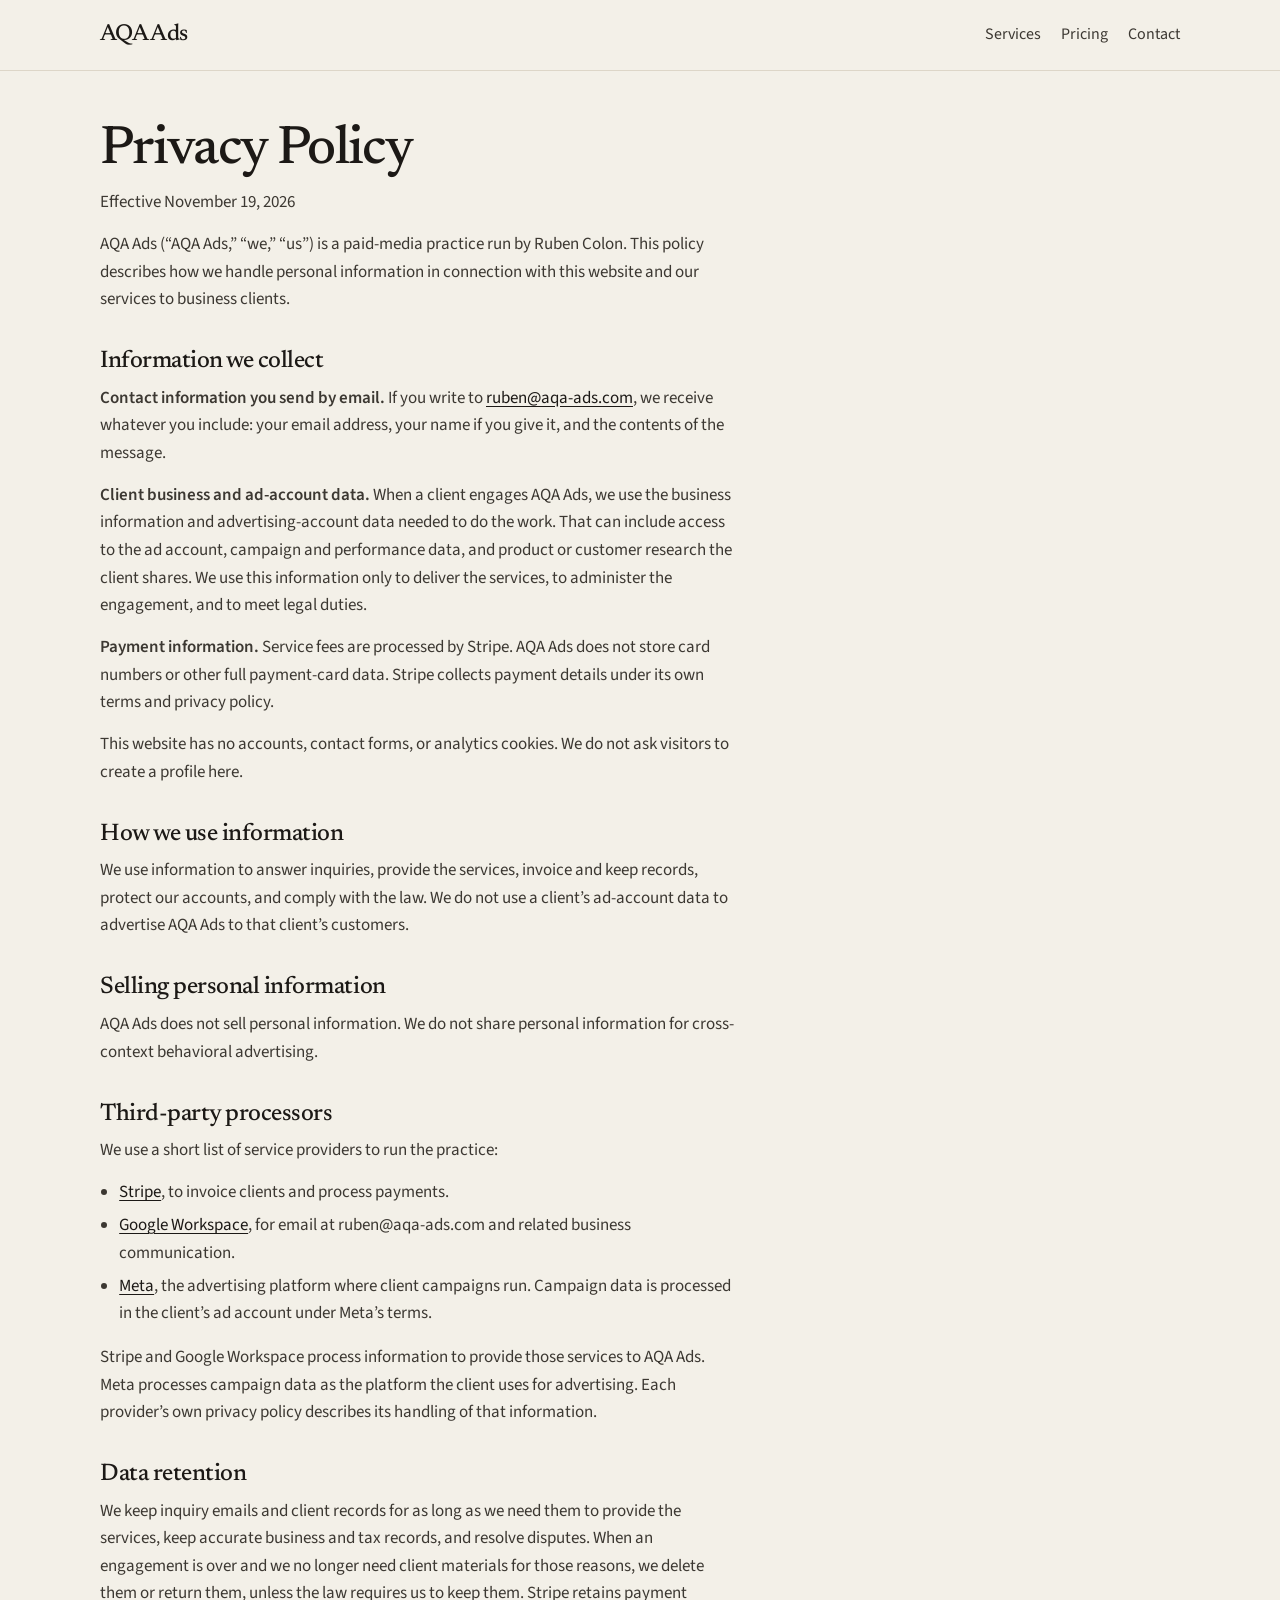
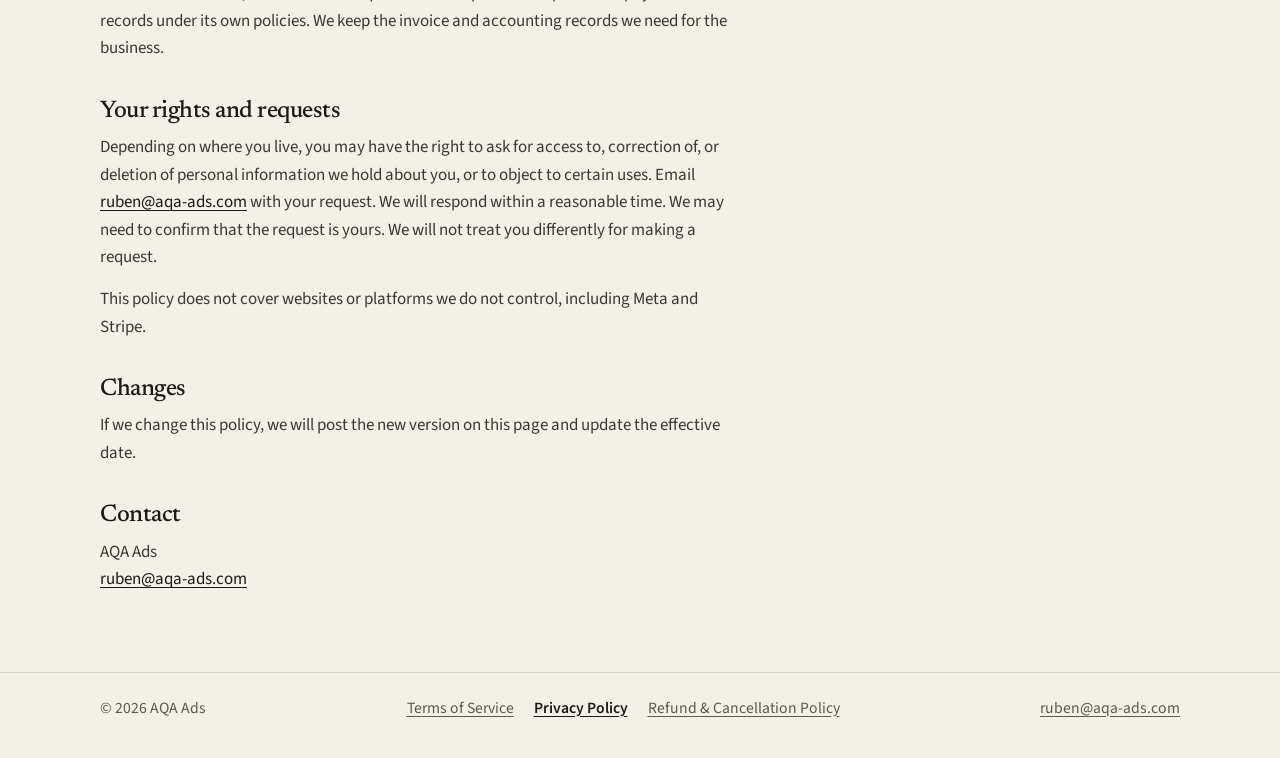
==== privacy/index.html @ aba0e37d "Add the AQA Ads website A four-page static site with services, pricing, and the policies needed for " ====
<!DOCTYPE html>
<html lang="en">
  <head>
    <meta charset="utf-8">
    <meta name="viewport" content="width=device-width, initial-scale=1">
    <title>Privacy Policy — AQA Ads</title>
    <meta name="description" content="Privacy Policy for AQA Ads. What we collect, how we use it, the processors we rely on, how long we keep it, and how to request access or deletion.">
    <link rel="canonical" href="https://aqa-ads.com/privacy/">
    <meta name="theme-color" content="#f3f0e8">
    <link rel="icon" href="/favicon.svg" type="image/svg+xml">
    <link rel="stylesheet" href="/css/styles.css">
  </head>
  <body>
    <a class="skip" href="#main">Skip to content</a>
    <header class="site-header">
      <div class="wrap bar">
        <a class="wordmark" href="/">AQA Ads</a>
        <nav class="nav" aria-label="Primary">
          <a href="/#services">Services</a>
          <a href="/#pricing">Pricing</a>
          <a href="/#contact">Contact</a>
        </nav>
      </div>
    </header>
    <main id="main" class="legal">
      <article class="wrap">
        <h1>Privacy Policy</h1>
        <p class="legal-meta">Effective November 19, 2026</p>
        <p>AQA Ads (“AQA Ads,” “we,” “us”) is a paid-media practice run by Ruben Colon. This policy describes how we handle personal information in connection with this website and our services to business clients.</p>

        <h2>Information we collect</h2>
        <p><strong>Contact information you send by email.</strong> If you write to <a href="mailto:ruben@aqa-ads.com">ruben@aqa-ads.com</a>, we receive whatever you include: your email address, your name if you give it, and the contents of the message.</p>
        <p><strong>Client business and ad-account data.</strong> When a client engages AQA Ads, we use the business information and advertising-account data needed to do the work. That can include access to the ad account, campaign and performance data, and product or customer research the client shares. We use this information only to deliver the services, to administer the engagement, and to meet legal duties.</p>
        <p><strong>Payment information.</strong> Service fees are processed by Stripe. AQA Ads does not store card numbers or other full payment-card data. Stripe collects payment details under its own terms and privacy policy.</p>
        <p>This website has no accounts, contact forms, or analytics cookies. We do not ask visitors to create a profile here.</p>

        <h2>How we use information</h2>
        <p>We use information to answer inquiries, provide the services, invoice and keep records, protect our accounts, and comply with the law. We do not use a client’s ad-account data to advertise AQA Ads to that client’s customers.</p>

        <h2>Selling personal information</h2>
        <p>AQA Ads does not sell personal information. We do not share personal information for cross-context behavioral advertising.</p>

        <h2>Third-party processors</h2>
        <p>We use a short list of service providers to run the practice:</p>
        <ul>
          <li><a href="https://stripe.com/privacy">Stripe</a>, to invoice clients and process payments.</li>
          <li><a href="https://policies.google.com/privacy">Google Workspace</a>, for email at ruben@aqa-ads.com and related business communication.</li>
          <li><a href="https://www.facebook.com/privacy/policy/">Meta</a>, the advertising platform where client campaigns run. Campaign data is processed in the client’s ad account under Meta’s terms.</li>
        </ul>
        <p>Stripe and Google Workspace process information to provide those services to AQA Ads. Meta processes campaign data as the platform the client uses for advertising. Each provider’s own privacy policy describes its handling of that information.</p>

        <h2>Data retention</h2>
        <p>We keep inquiry emails and client records for as long as we need them to provide the services, keep accurate business and tax records, and resolve disputes. When an engagement is over and we no longer need client materials for those reasons, we delete them or return them, unless the law requires us to keep them. Stripe retains payment records under its own policies. We keep the invoice and accounting records we need for the business.</p>

        <h2>Your rights and requests</h2>
        <p>Depending on where you live, you may have the right to ask for access to, correction of, or deletion of personal information we hold about you, or to object to certain uses. Email <a href="mailto:ruben@aqa-ads.com">ruben@aqa-ads.com</a> with your request. We will respond within a reasonable time. We may need to confirm that the request is yours. We will not treat you differently for making a request.</p>
        <p>This policy does not cover websites or platforms we do not control, including Meta and Stripe.</p>

        <h2>Changes</h2>
        <p>If we change this policy, we will post the new version on this page and update the effective date.</p>

        <h2>Contact</h2>
        <p>AQA Ads<br><a href="mailto:ruben@aqa-ads.com">ruben@aqa-ads.com</a></p>
      </article>
    </main>
    <footer class="site-footer">
      <div class="wrap footer-inner">
        <p>&copy; 2026 AQA Ads</p>
        <nav aria-label="Policies">
          <a href="/terms/">Terms of Service</a>
          <a href="/privacy/" aria-current="page">Privacy Policy</a>
          <a href="/refunds/">Refund &amp; Cancellation Policy</a>
        </nav>
        <a href="mailto:ruben@aqa-ads.com">ruben@aqa-ads.com</a>
      </div>
    </footer>
  </body>
</html>
---- css/styles.css ----
@font-face {
  font-family: "Newsreader";
  font-style: normal;
  font-weight: 400;
  font-display: swap;
  src: url("/fonts/newsreader-400.woff2") format("woff2");
}

@font-face {
  font-family: "Newsreader";
  font-style: normal;
  font-weight: 500;
  font-display: swap;
  src: url("/fonts/newsreader-500.woff2") format("woff2");
}

@font-face {
  font-family: "Newsreader";
  font-style: normal;
  font-weight: 600;
  font-display: swap;
  src: url("/fonts/newsreader-600.woff2") format("woff2");
}

@font-face {
  font-family: "Source Sans 3";
  font-style: normal;
  font-weight: 400;
  font-display: swap;
  src: url("/fonts/source-sans-3-400.woff2") format("woff2");
}

@font-face {
  font-family: "Source Sans 3";
  font-style: normal;
  font-weight: 500;
  font-display: swap;
  src: url("/fonts/source-sans-3-500.woff2") format("woff2");
}

@font-face {
  font-family: "Source Sans 3";
  font-style: normal;
  font-weight: 600;
  font-display: swap;
  src: url("/fonts/source-sans-3-600.woff2") format("woff2");
}

:root {
  --paper: #f3f0e8;
  --raised: #faf8f4;
  --ink: #1c1916;
  --ink-soft: #3c3832;
  --muted: #5e584e;
  --line: #ddd6c8;
  --bronze: #5c431f;
  --inverse: #1c1916;
  --inverse-text: #f3f0e8;
  --inverse-muted: #cfc6b6;
  --inverse-line: #3a342c;
  --serif: "Newsreader", "Iowan Old Style", Palatino, "Palatino Linotype", Georgia, serif;
  --sans: "Source Sans 3", "Segoe UI", sans-serif;
  --wrap: 1080px;
  --measure: 68ch;
}

*,
*::before,
*::after {
  box-sizing: border-box;
}

html {
  scroll-behavior: smooth;
}

body {
  margin: 0;
  background: var(--paper);
  color: var(--ink);
  font-family: var(--sans);
  font-size: 1.0625rem;
  line-height: 1.55;
  font-weight: 400;
  text-rendering: optimizeLegibility;
  -webkit-font-smoothing: antialiased;
}

@media (prefers-reduced-motion: reduce) {
  html {
    scroll-behavior: auto;
  }
}

::selection {
  background: #e4d3b4;
  color: var(--ink);
}

:focus-visible {
  outline: 2px solid var(--ink);
  outline-offset: 3px;
}

a {
  color: inherit;
}

img {
  max-width: 100%;
}

.skip {
  position: absolute;
  left: 0.75rem;
  top: 0.75rem;
  transform: translateY(-150%);
  background: var(--raised);
  color: var(--ink);
  padding: 0.5rem 0.75rem;
  z-index: 20;
}

.skip:focus {
  transform: none;
}

.wrap {
  width: min(var(--wrap), calc(100% - 2.5rem));
  margin-inline: auto;
}

.site-header {
  position: sticky;
  top: 0;
  z-index: 10;
  background: var(--paper);
  border-bottom: 1px solid var(--line);
}

.bar {
  display: flex;
  flex-wrap: wrap;
  justify-content: space-between;
  align-items: center;
  gap: 0.75rem 1.5rem;
  min-height: 4.25rem;
  padding-top: 0.85rem;
  padding-bottom: 0.85rem;
}

.wordmark {
  font-family: var(--serif);
  font-size: 1.45rem;
  font-weight: 500;
  letter-spacing: -0.03em;
  text-decoration: none;
  color: var(--ink);
  line-height: 1;
}

.nav {
  display: flex;
  flex-wrap: wrap;
  gap: 0.35rem 1.25rem;
}

.nav a {
  text-decoration: none;
  color: var(--ink-soft);
  font-size: 1rem;
  padding: 0.55rem 0;
}

.nav a:hover {
  color: var(--ink);
}

.hero {
  padding: 4.75rem 0 4.25rem;
}

.hero h1 {
  font-family: var(--serif);
  font-weight: 500;
  font-size: clamp(2.45rem, 5.6vw, 4.35rem);
  line-height: 1.04;
  letter-spacing: -0.035em;
  max-width: 16ch;
  margin: 0 0 1.35rem;
  text-wrap: balance;
}

.hero h1 .name {
  display: block;
  font-size: 0.48em;
  letter-spacing: -0.03em;
  line-height: 1.1;
  margin-bottom: 0.55rem;
  color: var(--bronze);
}

.lede {
  max-width: 38rem;
  margin: 0 0 1.85rem;
  font-size: 1.2rem;
  line-height: 1.5;
  color: var(--ink-soft);
}

.button {
  display: inline-block;
  background: var(--ink);
  color: var(--paper);
  text-decoration: none;
  padding: 0.85rem 1.15rem;
  font-weight: 600;
  font-size: 1rem;
  line-height: 1;
}

.button:hover {
  background: #322c27;
}

.band {
  padding: 3.25rem 0;
  border-top: 1px solid var(--line);
  scroll-margin-top: 4.5rem;
}

.band-grid {
  display: grid;
  grid-template-columns: 11.5rem 1fr;
  gap: 1.5rem 2.5rem;
}

.band h2 {
  margin: 0;
  font-family: var(--sans);
  font-size: 0.78rem;
  font-weight: 600;
  letter-spacing: 0.14em;
  text-transform: uppercase;
  color: var(--bronze);
}

.work article {
  display: grid;
  grid-template-columns: 2.1rem 1fr;
  column-gap: 0.85rem;
  padding: 1.15rem 0;
  border-bottom: 1px solid var(--line);
}

.work article:first-child {
  border-top: 1px solid var(--line);
}

.num {
  font-variant-numeric: tabular-nums;
  color: var(--muted);
  font-size: 0.92rem;
  padding-top: 0.22rem;
}

.work h3 {
  margin: 0 0 0.2rem;
  font-family: var(--serif);
  font-size: 1.35rem;
  font-weight: 500;
  letter-spacing: -0.02em;
  line-height: 1.2;
}

.work p {
  margin: 0;
  color: var(--ink-soft);
  max-width: 42rem;
}

.rates {
  display: grid;
  grid-template-columns: 1fr 1fr;
  gap: 0.9rem;
  margin-top: 0.25rem;
  align-items: start;
}

.rate {
  background: var(--raised);
  border: 1px solid var(--line);
  padding: 1.4rem 1.35rem 1.2rem;
  display: flex;
  flex-direction: column;
}

.rate-full {
  background: var(--inverse);
  color: var(--inverse-text);
  border-color: var(--inverse);
}

.eyebrow {
  margin: 0 0 0.35rem;
  font-size: 0.75rem;
  font-weight: 600;
  letter-spacing: 0.12em;
  text-transform: uppercase;
  color: var(--muted);
}

.rate-full .eyebrow {
  color: var(--inverse-muted);
}

.rate h3 {
  margin: 0;
  font-family: var(--serif);
  font-size: 1.85rem;
  font-weight: 500;
  letter-spacing: -0.03em;
  line-height: 1.1;
}

.price {
  margin: 1.15rem 0 0;
  font-family: var(--serif);
  font-size: 2.35rem;
  font-weight: 500;
  letter-spacing: -0.03em;
  line-height: 1;
}

.per {
  font-family: var(--sans);
  font-size: 1rem;
  font-weight: 500;
  letter-spacing: 0;
  color: var(--muted);
  margin-left: 0.35rem;
}

.rate-full .per,
.rate-full .price-or,
.rate-full .rate-summary {
  color: var(--inverse-muted);
}

.price-or,
.rate-summary {
  margin: 0.55rem 0 0;
  color: var(--ink-soft);
}

.rate ul {
  list-style: none;
  margin: 1.15rem 0 0;
  padding: 0;
  border-top: 1px solid var(--line);
}

.rate-full ul {
  border-top-color: var(--inverse-line);
}

.rate li {
  padding: 0.72rem 0;
  border-bottom: 1px solid var(--line);
}

.rate-full li {
  border-bottom-color: var(--inverse-line);
}

.custom {
  display: grid;
  grid-template-columns: minmax(0, 1fr) auto;
  gap: 0.75rem 1.5rem;
  align-items: end;
  margin-top: 0.9rem;
  padding: 1.15rem 0 1.2rem;
  border-bottom: 1px solid var(--line);
}

.custom h3 {
  margin: 0 0 0.25rem;
  font-family: var(--serif);
  font-size: 1.45rem;
  font-weight: 500;
  letter-spacing: -0.02em;
}

.custom p {
  margin: 0;
  color: var(--ink-soft);
  max-width: 36rem;
}

.custom a {
  font-weight: 600;
  text-underline-offset: 0.18em;
  white-space: nowrap;
  padding: 0.35rem 0;
}

.fine {
  margin: 1rem 0 0;
  max-width: 44rem;
  color: var(--muted);
  font-size: 0.98rem;
}

.contact-lead {
  margin: 0 0 0.85rem;
  max-width: 34rem;
  color: var(--ink-soft);
  font-size: 1.15rem;
}

.contact-email {
  font-family: var(--serif);
  font-size: clamp(1.7rem, 4vw, 2.5rem);
  font-weight: 500;
  letter-spacing: -0.03em;
  line-height: 1.15;
  text-underline-offset: 0.12em;
  overflow-wrap: anywhere;
}

.site-footer {
  border-top: 1px solid var(--line);
}

.footer-inner {
  display: flex;
  flex-wrap: wrap;
  justify-content: space-between;
  align-items: baseline;
  gap: 0.85rem 1.75rem;
  padding: 1.4rem 0 2.4rem;
  color: var(--muted);
  font-size: 0.98rem;
}

.footer-inner p {
  margin: 0;
}

.site-footer nav {
  display: flex;
  flex-wrap: wrap;
  gap: 0.45rem 1.25rem;
}

.site-footer a {
  text-underline-offset: 0.16em;
}

.site-footer a[aria-current="page"] {
  color: var(--ink);
  font-weight: 600;
}

.legal {
  padding: 3.25rem 0 4rem;
}

.legal article.wrap {
  width: min(var(--wrap), calc(100% - 2.5rem));
  max-width: var(--wrap);
}

.legal article > * {
  max-width: 40rem;
}

.legal h1 {
  margin: 0 0 0.7rem;
  font-family: var(--serif);
  font-weight: 500;
  font-size: clamp(2.3rem, 5vw, 3.4rem);
  letter-spacing: -0.03em;
  line-height: 1.02;
}

.legal-meta {
  margin: 0 0 1.4rem;
  color: var(--muted);
}

.legal h2 {
  margin: 2.1rem 0 0.55rem;
  font-family: var(--serif);
  font-size: 1.5rem;
  font-weight: 500;
  letter-spacing: -0.02em;
  line-height: 1.2;
  text-transform: none;
  color: var(--ink);
}

.legal p,
.legal li {
  color: var(--ink-soft);
  line-height: 1.62;
}

.legal p {
  margin: 0 0 0.9rem;
}

.legal ul {
  margin: 0 0 1rem;
  padding-left: 1.2rem;
}

.legal li + li {
  margin-top: 0.35rem;
}

.legal a {
  color: var(--ink);
  text-underline-offset: 0.15em;
}

.missing {
  padding: 4.5rem 0 5rem;
  max-width: 36rem;
}

.missing h1 {
  margin: 0 0 0.75rem;
  font-family: var(--serif);
  font-weight: 500;
  font-size: clamp(2.2rem, 5vw, 3.2rem);
  letter-spacing: -0.03em;
}

.missing p {
  margin: 0 0 1.25rem;
  color: var(--ink-soft);
}

@media (max-width: 800px) {
  .band {
    padding: 2.5rem 0;
  }

  .band-grid {
    grid-template-columns: 1fr;
    gap: 1rem;
  }

  .rates {
    grid-template-columns: 1fr;
  }

  .hero {
    padding: 2.75rem 0 2.4rem;
  }
}

@media (max-width: 640px) {
  .wrap {
    width: min(var(--wrap), calc(100% - 2rem));
  }

  .bar {
    align-items: flex-start;
    flex-direction: column;
    gap: 0.35rem;
    padding-top: 0.95rem;
    padding-bottom: 0.7rem;
  }

  .nav a {
    padding: 0.45rem 0;
  }

  .custom {
    grid-template-columns: 1fr;
    align-items: start;
  }

  .footer-inner,
  .site-footer nav {
    flex-direction: column;
    align-items: flex-start;
  }

  .work h3 {
    font-size: 1.25rem;
  }

  .price {
    font-size: 2.1rem;
  }
}

@media print {
  .site-header,
  .skip,
  .button {
    position: static;
  }

  .site-header {
    border-bottom: 1px solid #ccc;
  }

  body {
    background: #fff;
    color: #000;
  }

  .rate-full {
    background: #fff;
    color: #000;
    border: 1px solid #000;
  }

  .rate-full .eyebrow,
  .rate-full .per,
  .rate-full .price-or,
  .rate-full .rate-summary {
    color: #333;
  }

  a {
    text-decoration: underline;
  }
}
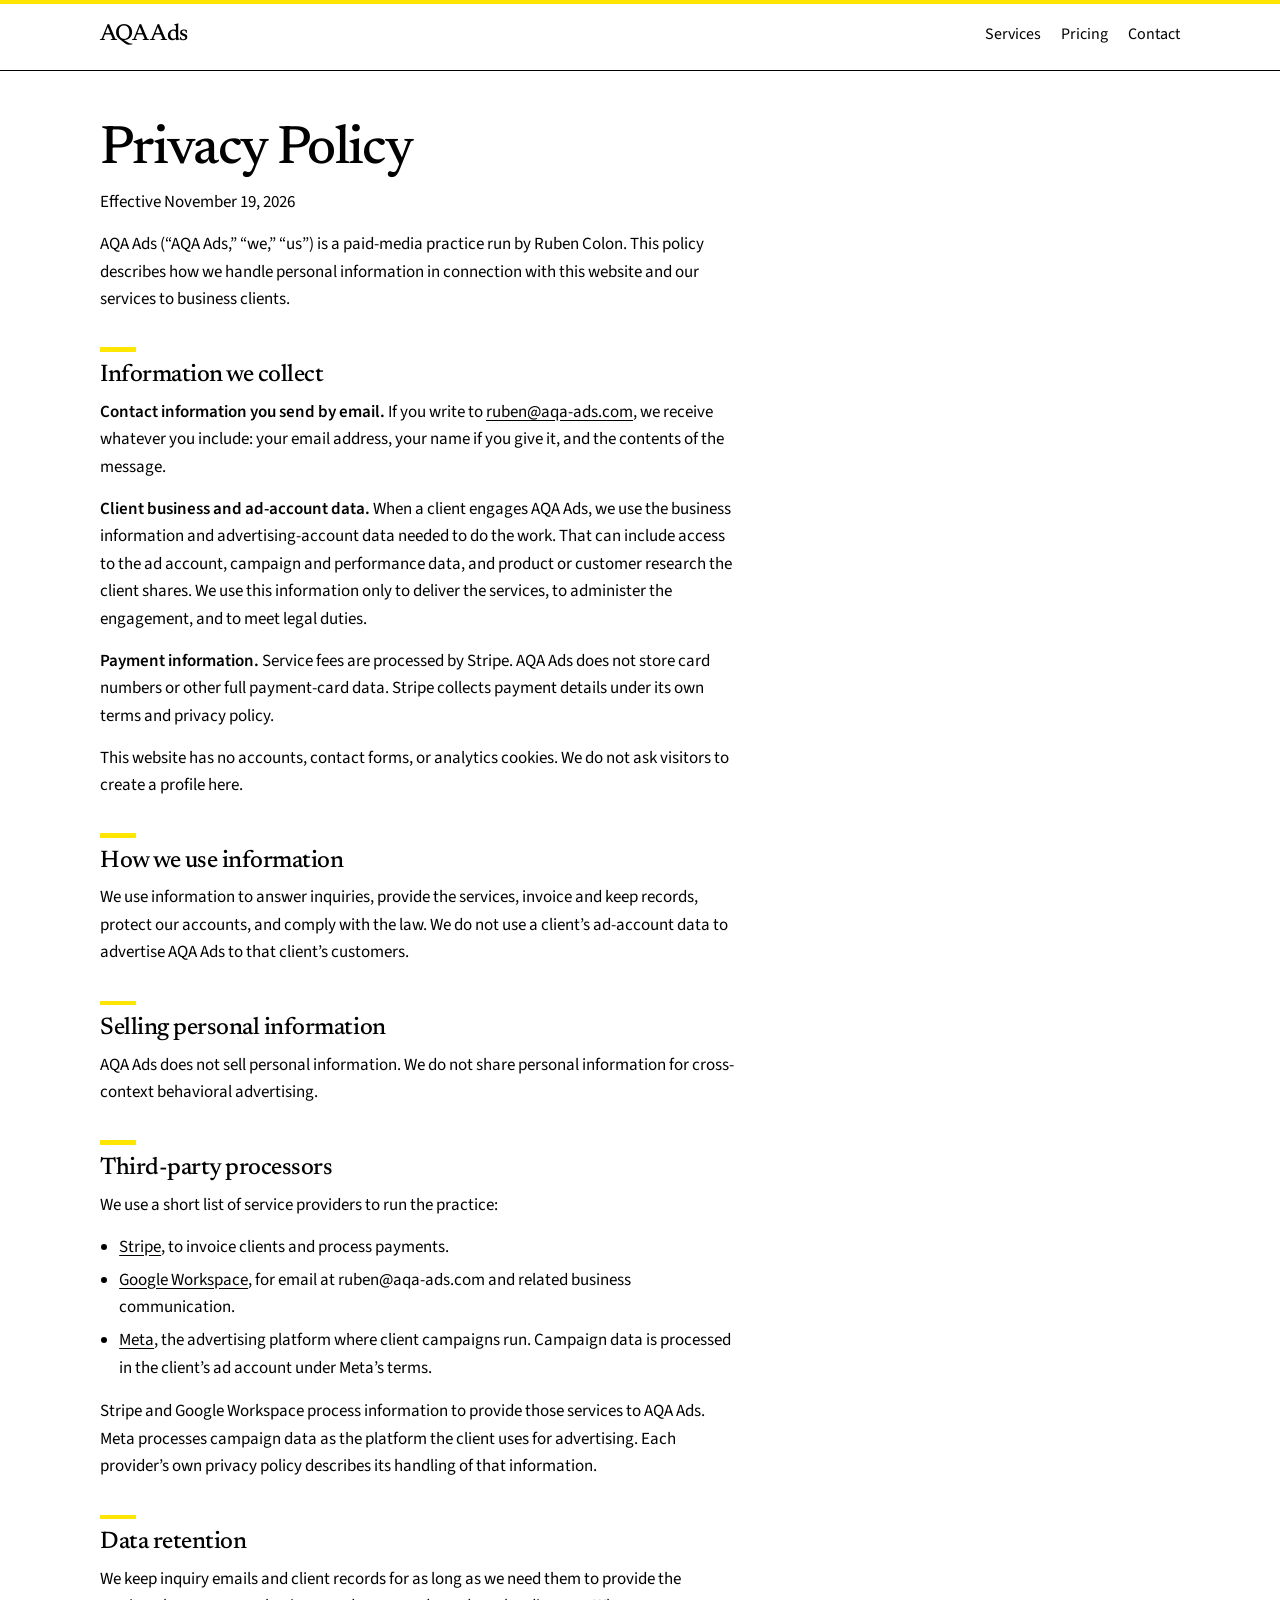
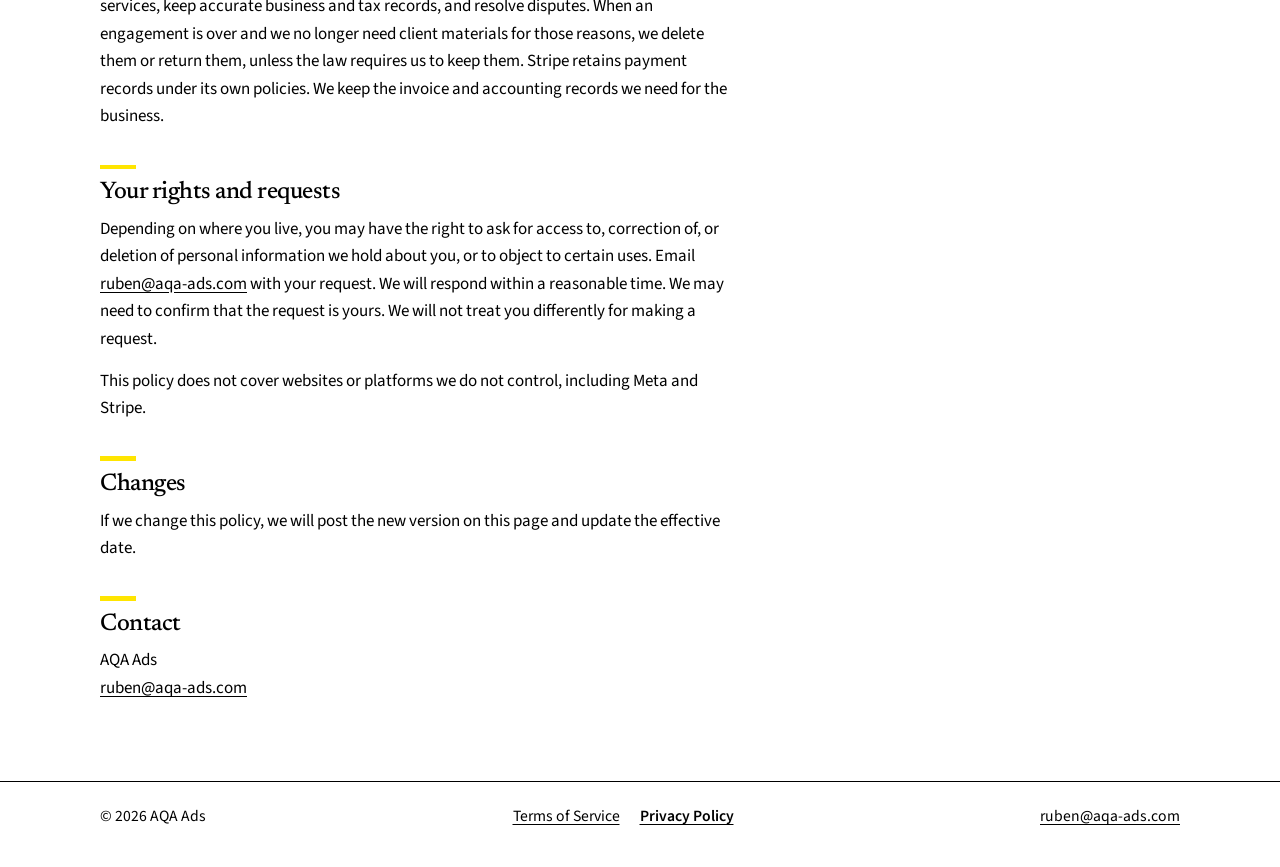
==== commit f8447a45: "Update the homepage offer and the black, white, and yellow palette. Drop Light Touch, state Full Ser" ====
--- a/privacy/index.html
+++ b/privacy/index.html
@@ -6,7 +6,7 @@
     <title>Privacy Policy — AQA Ads</title>
     <meta name="description" content="Privacy Policy for AQA Ads. What we collect, how we use it, the processors we rely on, how long we keep it, and how to request access or deletion.">
     <link rel="canonical" href="https://aqa-ads.com/privacy/">
-    <meta name="theme-color" content="#f3f0e8">
+    <meta name="theme-color" content="#ffffff">
     <link rel="icon" href="/favicon.svg" type="image/svg+xml">
     <link rel="stylesheet" href="/css/styles.css">
   </head>
@@ -69,7 +69,6 @@
         <nav aria-label="Policies">
           <a href="/terms/">Terms of Service</a>
           <a href="/privacy/" aria-current="page">Privacy Policy</a>
-          <a href="/refunds/">Refund &amp; Cancellation Policy</a>
         </nav>
         <a href="mailto:ruben@aqa-ads.com">ruben@aqa-ads.com</a>
       </div>
--- a/css/styles.css
+++ b/css/styles.css
@@ -47,17 +47,18 @@
 }
 
 :root {
-  --paper: #f3f0e8;
-  --raised: #faf8f4;
-  --ink: #1c1916;
-  --ink-soft: #3c3832;
-  --muted: #5e584e;
-  --line: #ddd6c8;
-  --bronze: #5c431f;
-  --inverse: #1c1916;
-  --inverse-text: #f3f0e8;
-  --inverse-muted: #cfc6b6;
-  --inverse-line: #3a342c;
+  --paper: #ffffff;
+  --raised: #ffffff;
+  --ink: #000000;
+  --ink-soft: #000000;
+  --muted: #000000;
+  --line: #000000;
+  --yellow: #ffe500;
+  --bronze: #000000;
+  --inverse: #000000;
+  --inverse-text: #ffffff;
+  --inverse-muted: #ffffff;
+  --inverse-line: #ffffff;
   --serif: "Newsreader", "Iowan Old Style", Palatino, "Palatino Linotype", Georgia, serif;
   --sans: "Source Sans 3", "Segoe UI", sans-serif;
   --wrap: 1080px;
@@ -93,8 +94,8 @@
 }
 
 ::selection {
-  background: #e4d3b4;
-  color: var(--ink);
+  background: var(--yellow);
+  color: #000000;
 }
 
 :focus-visible {
@@ -136,6 +137,7 @@
   z-index: 10;
   background: var(--paper);
   border-bottom: 1px solid var(--line);
+  box-shadow: inset 0 4px 0 var(--yellow);
 }
 
 .bar {
@@ -183,21 +185,27 @@
 .hero h1 {
   font-family: var(--serif);
   font-weight: 500;
-  font-size: clamp(2.45rem, 5.6vw, 4.35rem);
-  line-height: 1.04;
+  font-size: clamp(2.35rem, 5.2vw, 3.9rem);
+  line-height: 1.05;
   letter-spacing: -0.035em;
-  max-width: 16ch;
-  margin: 0 0 1.35rem;
+  max-width: 18ch;
+  margin: 0 0 1.15rem;
   text-wrap: balance;
 }
 
-.hero h1 .name {
-  display: block;
-  font-size: 0.48em;
-  letter-spacing: -0.03em;
-  line-height: 1.1;
-  margin-bottom: 0.55rem;
-  color: var(--bronze);
+.subhead,
+.proof {
+  margin: 0;
+  max-width: 36rem;
+  font-size: 1.2rem;
+  line-height: 1.45;
+  font-weight: 600;
+  color: #000000;
+}
+
+.proof {
+  margin-top: 0.2rem;
+  margin-bottom: 0.9rem;
 }
 
 .lede {
@@ -210,17 +218,19 @@
 
 .button {
   display: inline-block;
-  background: var(--ink);
-  color: var(--paper);
+  background: var(--yellow);
+  color: #000000;
   text-decoration: none;
   padding: 0.85rem 1.15rem;
   font-weight: 600;
   font-size: 1rem;
   line-height: 1;
+  border: 2px solid #000000;
 }
 
 .button:hover {
-  background: #322c27;
+  background: #000000;
+  color: var(--yellow);
 }
 
 .band {
@@ -242,7 +252,17 @@
   font-weight: 600;
   letter-spacing: 0.14em;
   text-transform: uppercase;
-  color: var(--bronze);
+  color: #000000;
+}
+
+.band h2::before,
+.legal h2::before {
+  content: "";
+  display: block;
+  width: 2.25rem;
+  height: 0.3rem;
+  background: var(--yellow);
+  margin-bottom: 0.55rem;
 }
 
 .work article {
@@ -280,11 +300,7 @@
 }
 
 .rates {
-  display: grid;
-  grid-template-columns: 1fr 1fr;
-  gap: 0.9rem;
   margin-top: 0.25rem;
-  align-items: start;
 }
 
 .rate {
@@ -299,6 +315,23 @@
   background: var(--inverse);
   color: var(--inverse-text);
   border-color: var(--inverse);
+  display: grid;
+  grid-template-columns: minmax(0, 1.15fr) minmax(15rem, 0.85fr);
+  gap: 1.5rem 2.75rem;
+  align-items: start;
+  padding: 1.65rem 1.7rem 1.25rem;
+}
+
+.price-line {
+  margin: 1.05rem 0 0;
+  max-width: 16em;
+  font-family: var(--serif);
+  font-size: clamp(1.45rem, 2vw, 1.75rem);
+  font-weight: 500;
+  letter-spacing: -0.025em;
+  line-height: 1.28;
+  color: var(--yellow);
+  text-wrap: balance;
 }
 
 .eyebrow {
@@ -361,6 +394,8 @@
 }
 
 .rate-full ul {
+  margin-top: 0.15rem;
+  border-top: none;
   border-top-color: var(--inverse-line);
 }
 
@@ -552,8 +587,19 @@
     gap: 1rem;
   }
 
-  .rates {
+  .rate-full {
     grid-template-columns: 1fr;
+    gap: 0.35rem;
+    padding: 1.4rem 1.35rem 1.15rem;
+  }
+
+  .rate-full ul {
+    margin-top: 1rem;
+    border-top: 1px solid var(--inverse-line);
+  }
+
+  .price-line {
+    max-width: none;
   }
 
   .hero {
@@ -621,10 +667,10 @@
   }
 
   .rate-full .eyebrow,
-  .rate-full .per,
-  .rate-full .price-or,
-  .rate-full .rate-summary {
-    color: #333;
+  .rate-full .price-line,
+  .rate-full li {
+    color: #000;
+    border-color: #000;
   }
 
   a {
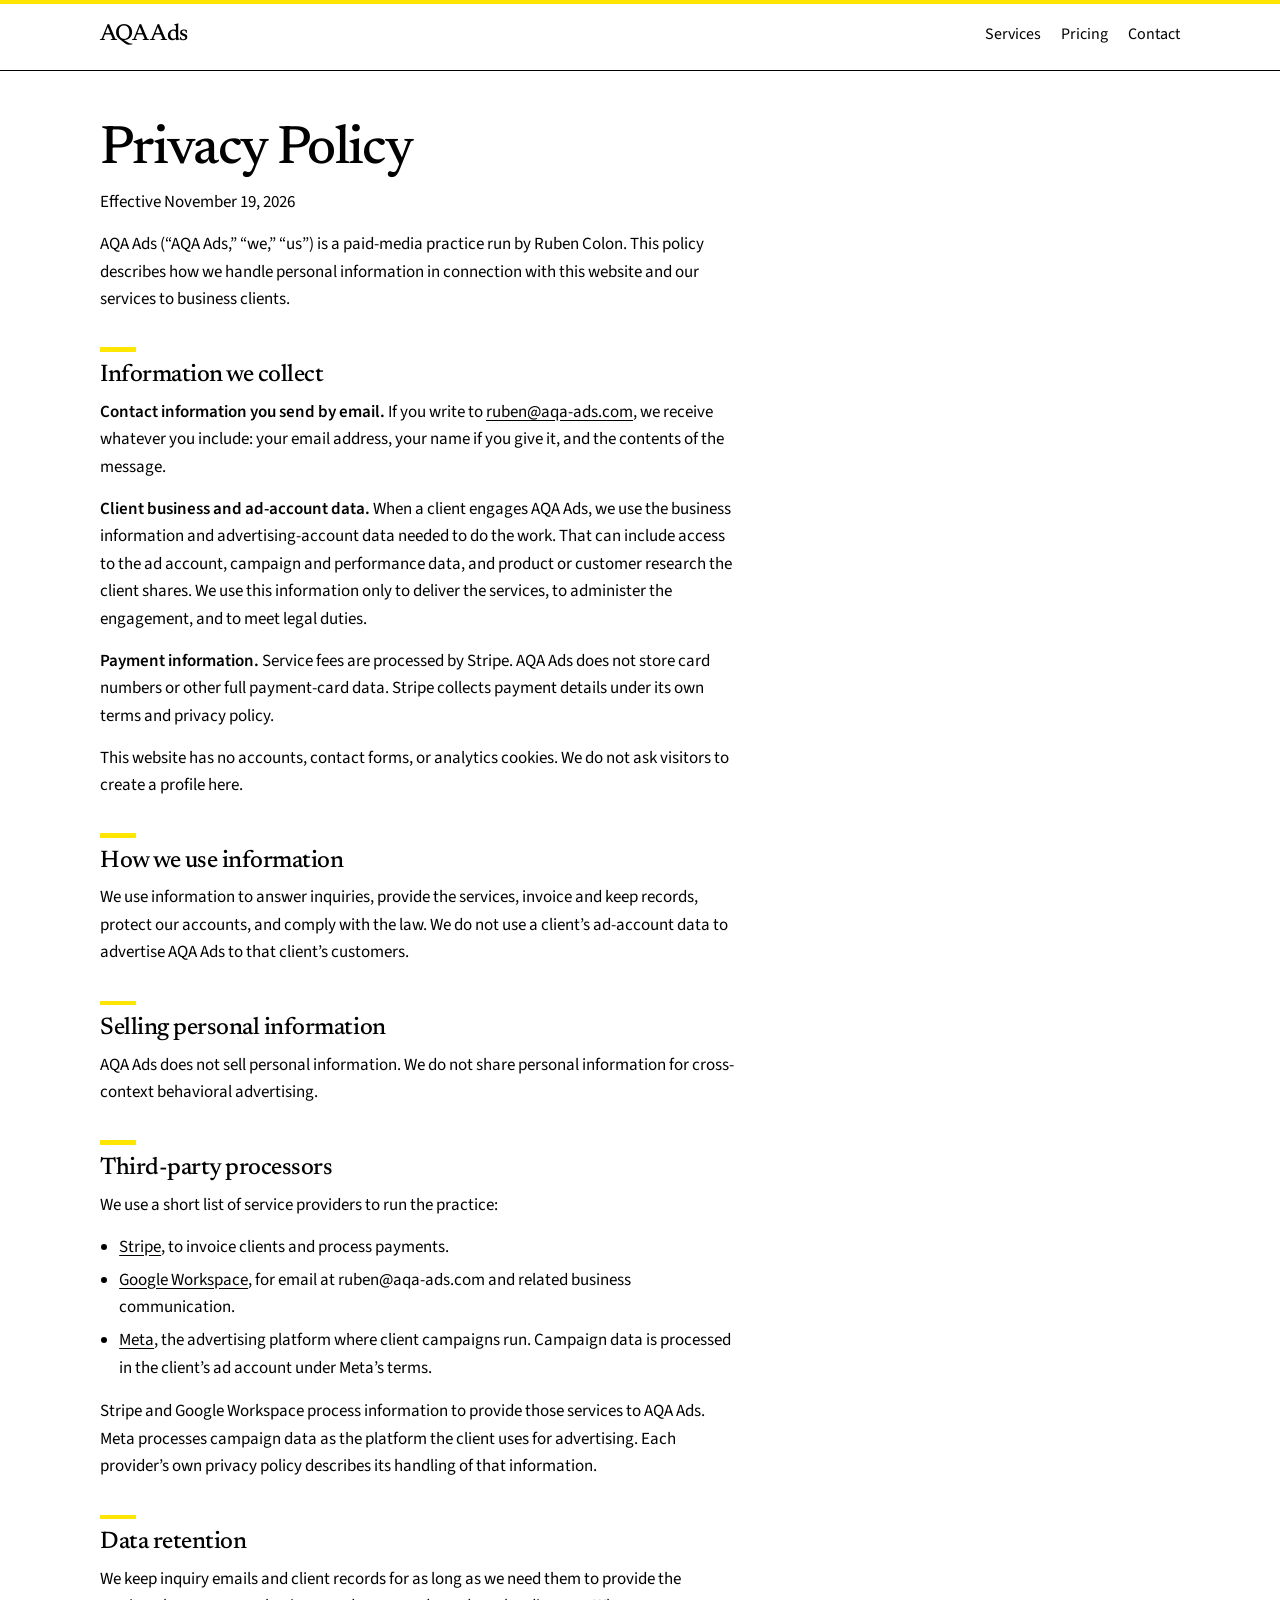
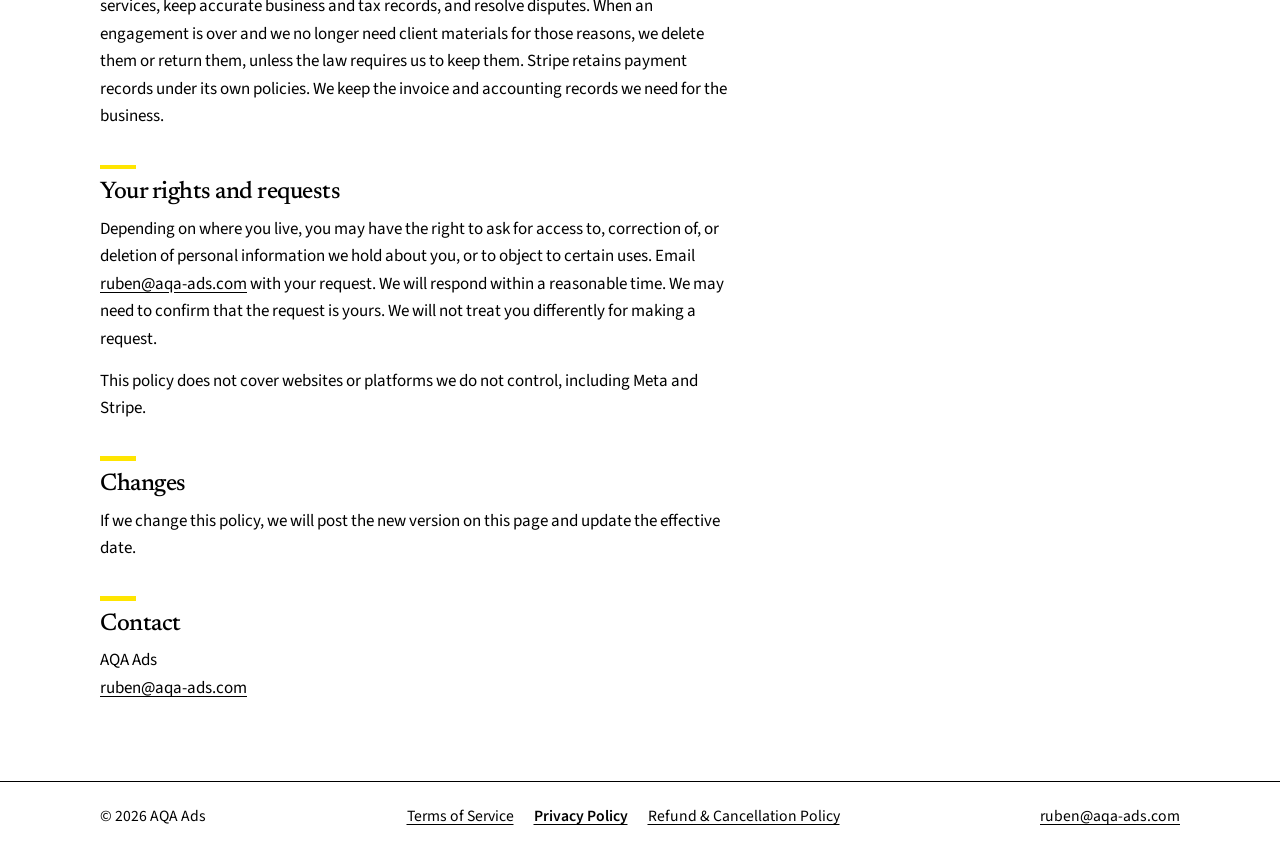
==== commit 7d53b483: "Restore the refund policy link in every footer. Terms of Service, Privacy Policy, and Refund & Cance" ====
--- a/privacy/index.html
+++ b/privacy/index.html
@@ -69,6 +69,7 @@
         <nav aria-label="Policies">
           <a href="/terms/">Terms of Service</a>
           <a href="/privacy/" aria-current="page">Privacy Policy</a>
+          <a href="/refunds/">Refund &amp; Cancellation Policy</a>
         </nav>
         <a href="mailto:ruben@aqa-ads.com">ruben@aqa-ads.com</a>
       </div>
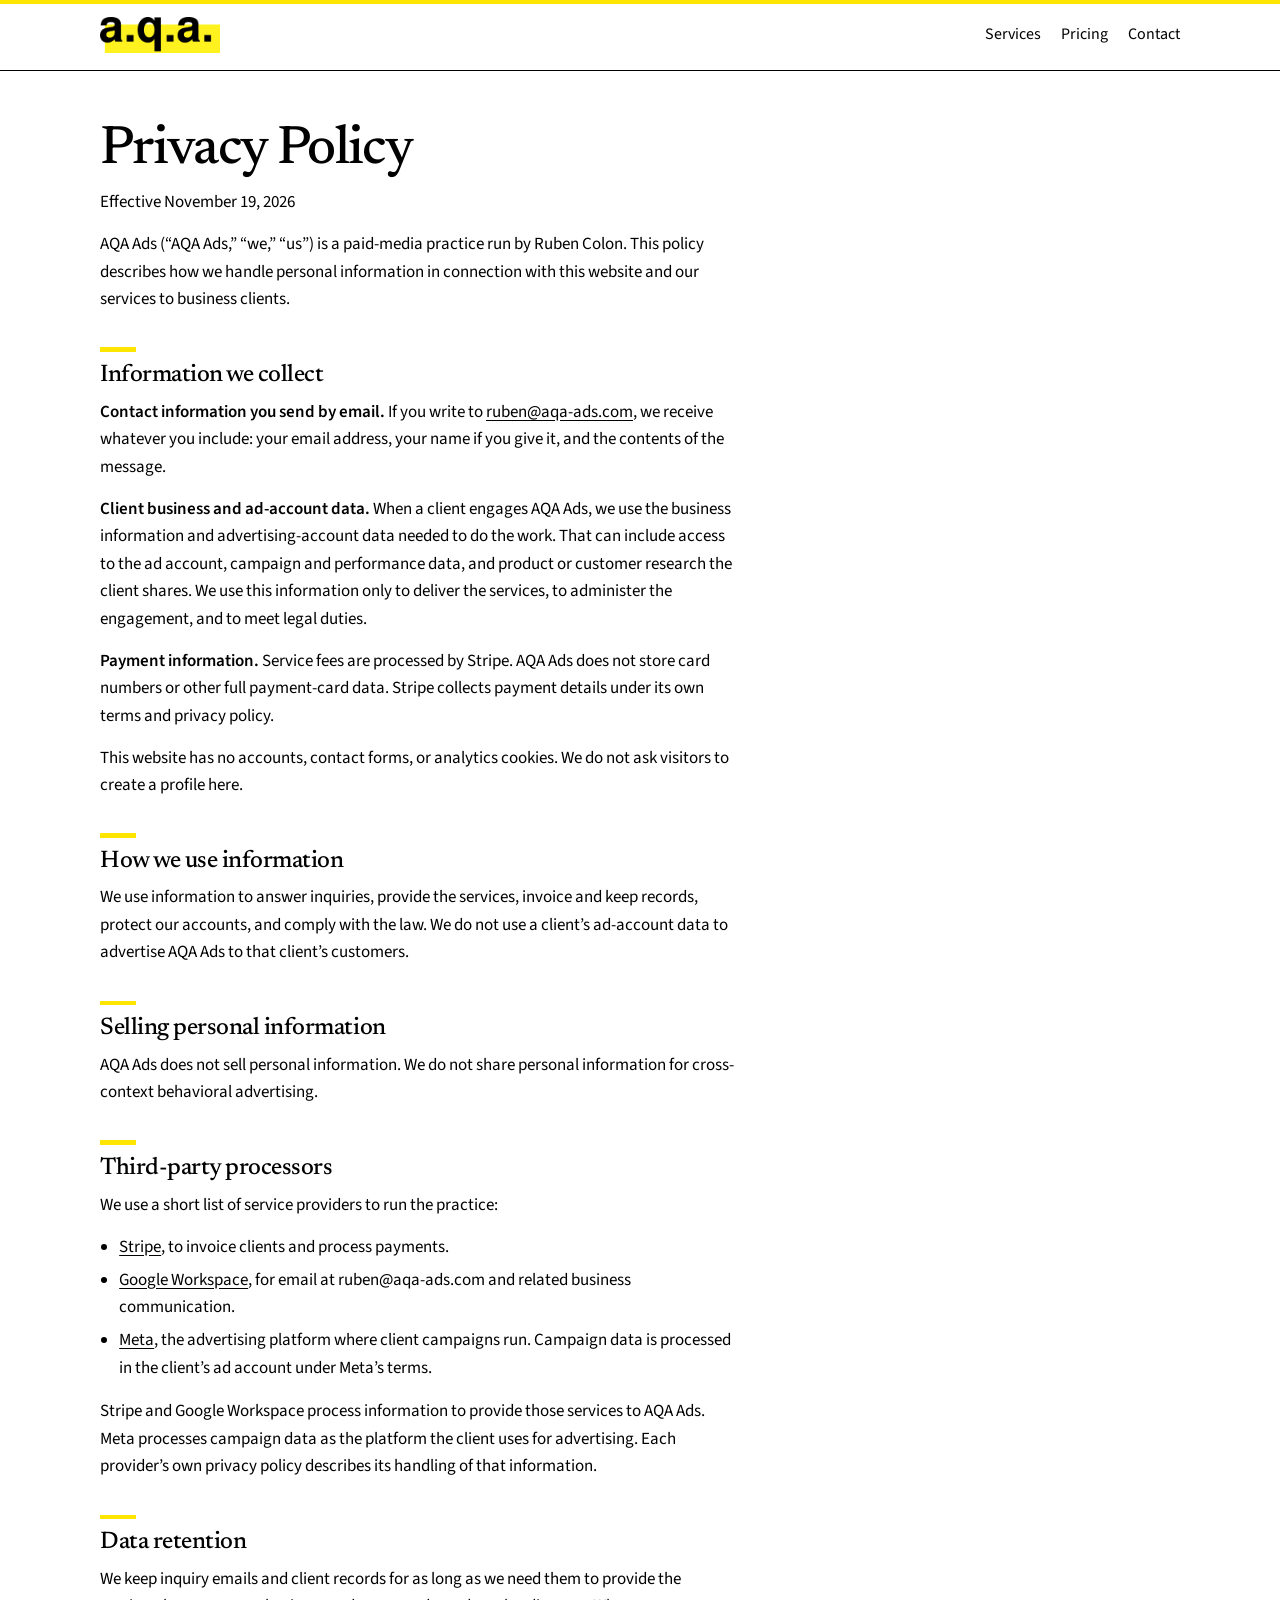
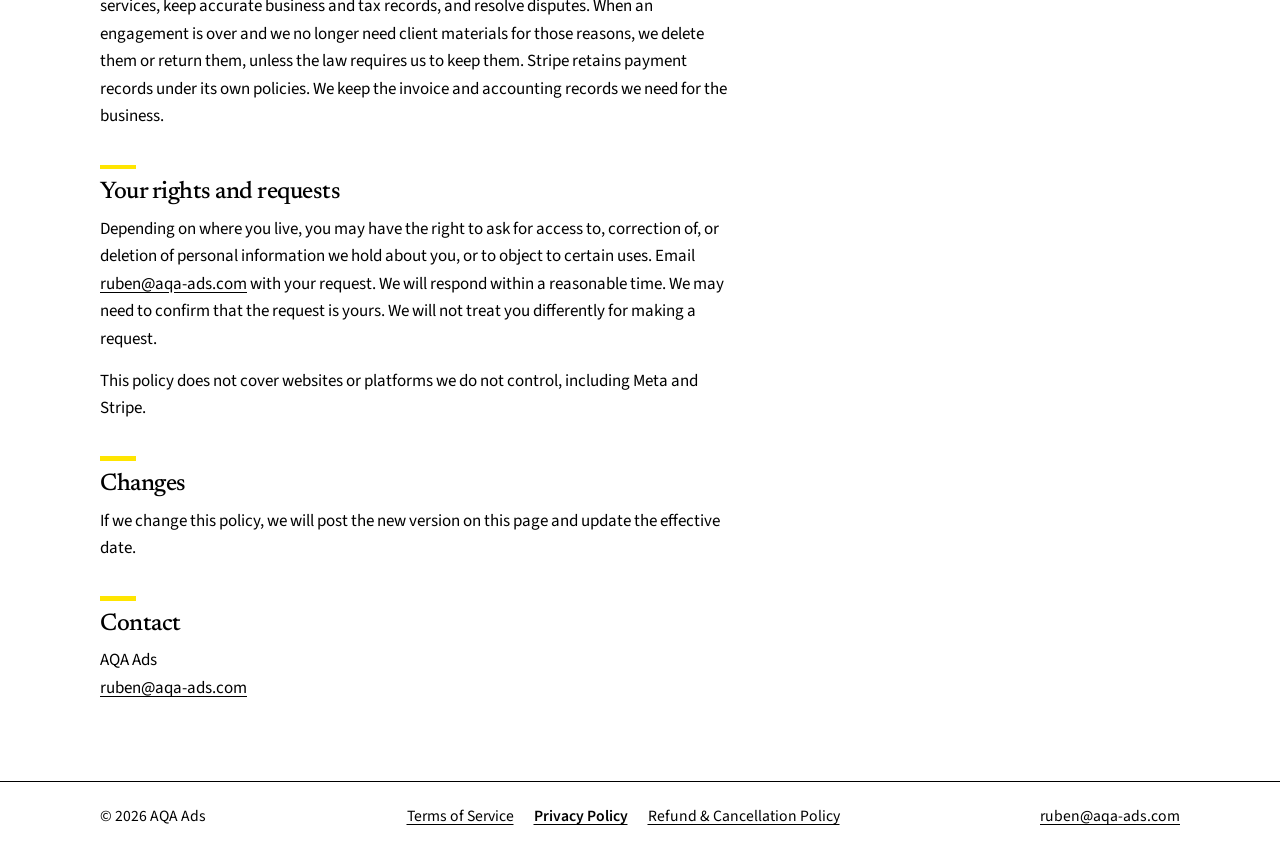
==== commit 64758ca9: "Add a.q.a. logo with yellow offset rectangle to header" ====
--- a/privacy/index.html
+++ b/privacy/index.html
@@ -7,18 +7,18 @@
     <meta name="description" content="Privacy Policy for AQA Ads. What we collect, how we use it, the processors we rely on, how long we keep it, and how to request access or deletion.">
     <link rel="canonical" href="https://aqa-ads.com/privacy/">
     <meta name="theme-color" content="#ffffff">
-    <link rel="icon" href="/favicon.svg" type="image/svg+xml">
-    <link rel="stylesheet" href="/css/styles.css">
+    <link rel="icon" href="../favicon.svg" type="image/svg+xml">
+    <link rel="stylesheet" href="../css/styles.css">
   </head>
   <body>
     <a class="skip" href="#main">Skip to content</a>
     <header class="site-header">
       <div class="wrap bar">
-        <a class="wordmark" href="/">AQA Ads</a>
+        <a class="wordmark" href="../"><img class="logo" src="../logo.png" alt="AQA Ads" width="120"></a>
         <nav class="nav" aria-label="Primary">
-          <a href="/#services">Services</a>
-          <a href="/#pricing">Pricing</a>
-          <a href="/#contact">Contact</a>
+          <a href="../#services">Services</a>
+          <a href="../#pricing">Pricing</a>
+          <a href="../#contact">Contact</a>
         </nav>
       </div>
     </header>
@@ -67,9 +67,9 @@
       <div class="wrap footer-inner">
         <p>&copy; 2026 AQA Ads</p>
         <nav aria-label="Policies">
-          <a href="/terms/">Terms of Service</a>
-          <a href="/privacy/" aria-current="page">Privacy Policy</a>
-          <a href="/refunds/">Refund &amp; Cancellation Policy</a>
+          <a href="../terms/">Terms of Service</a>
+          <a href="../privacy/" aria-current="page">Privacy Policy</a>
+          <a href="../refunds/">Refund &amp; Cancellation Policy</a>
         </nav>
         <a href="mailto:ruben@aqa-ads.com">ruben@aqa-ads.com</a>
       </div>
--- a/css/styles.css
+++ b/css/styles.css
@@ -3,7 +3,7 @@
   font-style: normal;
   font-weight: 400;
   font-display: swap;
-  src: url("/fonts/newsreader-400.woff2") format("woff2");
+  src: url("../fonts/newsreader-400.woff2") format("woff2");
 }
 
 @font-face {
@@ -11,7 +11,7 @@
   font-style: normal;
   font-weight: 500;
   font-display: swap;
-  src: url("/fonts/newsreader-500.woff2") format("woff2");
+  src: url("../fonts/newsreader-500.woff2") format("woff2");
 }
 
 @font-face {
@@ -19,7 +19,7 @@
   font-style: normal;
   font-weight: 600;
   font-display: swap;
-  src: url("/fonts/newsreader-600.woff2") format("woff2");
+  src: url("../fonts/newsreader-600.woff2") format("woff2");
 }
 
 @font-face {
@@ -27,7 +27,7 @@
   font-style: normal;
   font-weight: 400;
   font-display: swap;
-  src: url("/fonts/source-sans-3-400.woff2") format("woff2");
+  src: url("../fonts/source-sans-3-400.woff2") format("woff2");
 }
 
 @font-face {
@@ -35,7 +35,7 @@
   font-style: normal;
   font-weight: 500;
   font-display: swap;
-  src: url("/fonts/source-sans-3-500.woff2") format("woff2");
+  src: url("../fonts/source-sans-3-500.woff2") format("woff2");
 }
 
 @font-face {
@@ -43,7 +43,7 @@
   font-style: normal;
   font-weight: 600;
   font-display: swap;
-  src: url("/fonts/source-sans-3-600.woff2") format("woff2");
+  src: url("../fonts/source-sans-3-600.woff2") format("woff2");
 }
 
 :root {
@@ -677,3 +677,9 @@
     text-decoration: underline;
   }
 }
+
+.wordmark .logo {
+  display: block;
+  width: 120px;
+  height: auto;
+}
